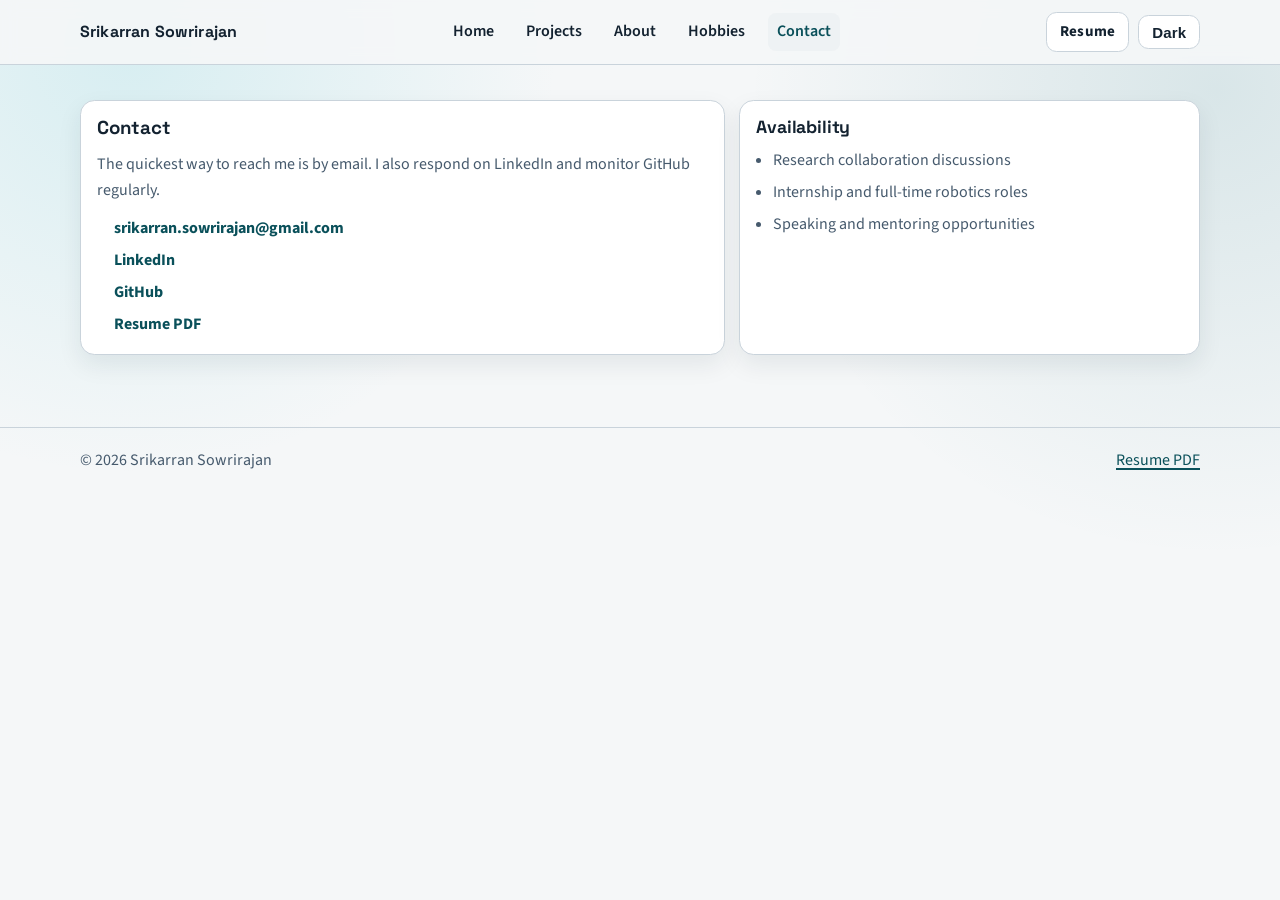
==== contact.html @ 41b296ac "template change and placeholder fills" ====
<!DOCTYPE html>
<html lang="en">
  <head>
    <meta charset="UTF-8" />
    <meta name="viewport" content="width=device-width, initial-scale=1" />
    <title>Contact | Portfolio</title>
    <meta name="description" content="Contact information and professional links." />
    <link rel="preconnect" href="https://fonts.googleapis.com" />
    <link rel="preconnect" href="https://fonts.gstatic.com" crossorigin />
    <link
      href="https://fonts.googleapis.com/css2?family=Source+Sans+3:wght@400;600;700&family=Space+Grotesk:wght@500;700&display=swap"
      rel="stylesheet"
    />
    <link rel="stylesheet" href="/assets/css/styles.css" />
    <script src="/assets/js/site-config.js" defer></script>
    <script src="/assets/js/main.js" defer></script>
  </head>
  <body>
    <a class="skip-link" href="#main-content">Skip to main content</a>

    <header class="site-header">
      <div class="container nav-wrapper">
        <a class="brand" href="/index.html" data-site-text="profile.shortName">Portfolio</a>
        <button
          class="nav-toggle"
          type="button"
          data-nav-toggle
          aria-expanded="false"
          aria-controls="site-nav-contact"
        >
          Menu
        </button>
        <nav class="site-nav" id="site-nav-contact" data-open="false" aria-label="Primary">
          <a href="/index.html">Home</a>
          <a href="/projects.html">Projects</a>
          <a href="/about.html">About</a>
          <a href="/hobbies.html">Hobbies</a>
          <a href="/contact.html" aria-current="page">Contact</a>
        </nav>
        <div class="nav-actions">
          <a
            class="button secondary small"
            data-site-link="links.resume"
            href="/Srikarran_Resume.pdf"
            target="_blank"
            rel="noopener noreferrer"
          >
            Resume
          </a>
          <button class="button secondary small" type="button" data-theme-toggle aria-pressed="false">
            Dark
          </button>
        </div>
      </div>
    </header>

    <main id="main-content" class="page-main">
      <section class="section">
        <div class="container layout-two">
          <article class="content-card">
            <h1 style="margin-bottom: 0.8rem">Contact</h1>
            <p style="margin-bottom: 0.8rem; color: var(--text-muted)">
              The quickest way to reach me is by email. I also respond on LinkedIn and monitor GitHub regularly.
            </p>
            <ul class="contact-list" aria-label="Contact links">
              <li>
                <a class="text-link" data-site-link="links.email" href="mailto:srikarran@example.com">
                  <span data-site-text="contact.email">srikarran@example.com</span>
                </a>
              </li>
              <li>
                <a
                  class="text-link"
                  data-site-link="links.linkedin"
                  href="https://www.linkedin.com"
                  target="_blank"
                  rel="noopener noreferrer"
                >
                  LinkedIn
                </a>
              </li>
              <li>
                <a
                  class="text-link"
                  data-site-link="links.github"
                  href="https://github.com"
                  target="_blank"
                  rel="noopener noreferrer"
                >
                  GitHub
                </a>
              </li>
              <li>
                <a
                  class="text-link"
                  data-site-link="links.resume"
                  href="/Srikarran_Resume.pdf"
                  target="_blank"
                  rel="noopener noreferrer"
                >
                  Resume PDF
                </a>
              </li>
            </ul>
          </article>

          <aside class="content-card">
            <h3 style="margin-bottom: 0.6rem">Availability</h3>
            <ul>
              <li>Research collaboration discussions</li>
              <li>Internship and full-time robotics roles</li>
              <li>Speaking and mentoring opportunities</li>
            </ul>
          </aside>
        </div>
      </section>
    </main>

    <footer class="site-footer">
      <div class="container footer-inner">
        <p>
          &copy; <span data-current-year></span>
          <span data-site-text="profile.name">Your Name</span>
        </p>
        <a
          data-site-link="links.resume"
          href="/Srikarran_Resume.pdf"
          target="_blank"
          rel="noopener noreferrer"
        >
          Resume PDF
        </a>
      </div>
    </footer>
  </body>
</html>
---- assets/css/styles.css ----
:root {
  --bg: #f5f7f8;
  --bg-elevated: #eef2f4;
  --surface: #ffffff;
  --text: #132230;
  --text-muted: #465a6d;
  --border: #c9d3db;
  --accent: #0d6b78;
  --accent-strong: #0a505a;
  --focus: #f2a800;
  --header-bg: rgba(245, 247, 248, 0.92);
  --shadow: 0 10px 24px rgba(19, 34, 48, 0.08);
}

:root[data-theme="dark"] {
  --bg: #0e161e;
  --bg-elevated: #15222d;
  --surface: #1b2b38;
  --text: #eaf1f7;
  --text-muted: #b4c3d1;
  --border: #355063;
  --accent: #4fc4d3;
  --accent-strong: #90e3ed;
  --focus: #ffd166;
  --header-bg: rgba(14, 22, 30, 0.88);
  --shadow: 0 16px 28px rgba(0, 0, 0, 0.25);
}

* {
  box-sizing: border-box;
}

html {
  scroll-behavior: smooth;
}

body {
  margin: 0;
  min-height: 100vh;
  color: var(--text);
  background:
    radial-gradient(circle at 10% 5%, rgba(79, 196, 211, 0.18), transparent 30%),
    radial-gradient(circle at 95% 10%, rgba(13, 107, 120, 0.12), transparent 32%),
    var(--bg);
  font-family: "Source Sans 3", "Segoe UI", -apple-system, BlinkMacSystemFont, sans-serif;
  line-height: 1.6;
}

h1,
h2,
h3,
h4 {
  margin: 0;
  line-height: 1.2;
  font-family: "Space Grotesk", "Segoe UI", -apple-system, BlinkMacSystemFont, sans-serif;
  letter-spacing: -0.01em;
}

p {
  margin: 0;
}

a {
  color: var(--accent-strong);
  text-decoration-thickness: 2px;
  text-underline-offset: 0.18em;
}

a:hover {
  color: var(--accent);
}

a:focus-visible,
button:focus-visible {
  outline: 3px solid var(--focus);
  outline-offset: 2px;
}

img {
  max-width: 100%;
}

[hidden] {
  display: none !important;
}

.skip-link {
  position: absolute;
  top: -48px;
  left: 0.8rem;
  background: var(--surface);
  border: 1px solid var(--border);
  padding: 0.5rem 0.8rem;
  border-radius: 0.5rem;
  z-index: 1000;
}

.skip-link:focus {
  top: 0.5rem;
}

.site-header {
  position: sticky;
  top: 0;
  z-index: 100;
  border-bottom: 1px solid var(--border);
  background: var(--header-bg);
  backdrop-filter: blur(8px);
}

.container {
  width: min(1120px, 92vw);
  margin: 0 auto;
}

.nav-wrapper {
  min-height: 4rem;
  display: flex;
  align-items: center;
  justify-content: space-between;
  gap: 0.75rem;
  position: relative;
}

.brand {
  display: inline-flex;
  align-items: center;
  text-decoration: none;
  color: var(--text);
  font-family: "Space Grotesk", "Segoe UI", sans-serif;
  font-weight: 700;
  letter-spacing: 0.01em;
}

.brand:hover {
  color: var(--accent-strong);
}

.site-nav {
  display: flex;
  align-items: center;
  gap: 0.9rem;
}

.site-nav a {
  text-decoration: none;
  color: var(--text);
  font-weight: 600;
  padding: 0.38rem 0.55rem;
  border-radius: 0.5rem;
}

.site-nav a:hover {
  color: var(--accent-strong);
  background: var(--bg-elevated);
}

.site-nav a[aria-current="page"] {
  background: var(--bg-elevated);
  color: var(--accent-strong);
}

.nav-actions {
  display: flex;
  align-items: center;
  gap: 0.6rem;
}

.nav-toggle {
  display: none;
  border: 1px solid var(--border);
  background: var(--surface);
  color: var(--text);
  border-radius: 0.55rem;
  padding: 0.45rem 0.62rem;
  font-weight: 600;
}

.button {
  display: inline-flex;
  align-items: center;
  justify-content: center;
  border-radius: 0.65rem;
  border: 1px solid transparent;
  text-decoration: none;
  cursor: pointer;
  font-weight: 700;
  letter-spacing: 0.01em;
  padding: 0.6rem 1rem;
}

.button.primary {
  background: var(--accent);
  color: #f6feff;
}

.button.primary:hover {
  background: var(--accent-strong);
  color: #ffffff;
}

.button.secondary {
  border-color: var(--border);
  background: var(--surface);
  color: var(--text);
}

.button.secondary:hover {
  border-color: var(--accent);
  color: var(--accent-strong);
}

.button.small {
  padding: 0.45rem 0.8rem;
  font-size: 0.94rem;
}

.page-main {
  padding-bottom: 4.5rem;
}

.hero {
  padding: 4.2rem 0 2.4rem;
}

.hero-grid {
  display: grid;
  grid-template-columns: 1.4fr 1fr;
  gap: 1.2rem;
  align-items: stretch;
}

.panel {
  background: var(--surface);
  border: 1px solid var(--border);
  border-radius: 1rem;
  box-shadow: var(--shadow);
}

.hero-copy {
  padding: clamp(1.2rem, 3vw, 2rem);
}

.eyebrow {
  display: inline-flex;
  margin-bottom: 0.8rem;
  color: var(--accent-strong);
  font-weight: 700;
  text-transform: uppercase;
  letter-spacing: 0.08em;
  font-size: 0.76rem;
}

.hero-copy h1 {
  font-size: clamp(1.8rem, 4vw, 2.9rem);
  margin-bottom: 0.7rem;
}

.hero-copy .role {
  color: var(--text-muted);
  font-size: 1.08rem;
  margin-bottom: 0.9rem;
  font-weight: 600;
}

.hero-copy .bio {
  max-width: 58ch;
  color: var(--text-muted);
}

.cta-row {
  margin-top: 1.25rem;
  display: flex;
  flex-wrap: wrap;
  gap: 0.62rem;
}

.metrics {
  padding: clamp(1.2rem, 3vw, 2rem);
  display: grid;
  gap: 0.85rem;
  align-content: start;
}

.metric {
  padding-bottom: 0.75rem;
  border-bottom: 1px dashed var(--border);
}

.metric:last-child {
  border-bottom: none;
  padding-bottom: 0;
}

.metric strong {
  display: block;
  font-size: 1.03rem;
  margin-bottom: 0.25rem;
}

.metric span {
  color: var(--text-muted);
}

.section {
  margin-top: 2.2rem;
}

.section h2 {
  font-size: clamp(1.45rem, 2.5vw, 1.95rem);
  margin-bottom: 0.85rem;
}

.section-intro {
  color: var(--text-muted);
  max-width: 70ch;
  margin-bottom: 1.1rem;
}

.card-grid {
  display: grid;
  grid-template-columns: repeat(3, minmax(0, 1fr));
  gap: 0.95rem;
}

.project-card {
  background: var(--surface);
  border: 1px solid var(--border);
  border-radius: 0.9rem;
  box-shadow: var(--shadow);
  padding: 1rem;
  display: grid;
  gap: 0.65rem;
}

.project-card-header {
  display: grid;
  gap: 0.2rem;
}

.project-card-meta {
  color: var(--text-muted);
  font-size: 0.9rem;
}

.project-card-title {
  font-size: 1.05rem;
}

.project-card-title a {
  color: var(--text);
  text-decoration: none;
}

.project-card-title a:hover {
  color: var(--accent-strong);
}

.project-card-summary {
  color: var(--text-muted);
}

.tag-list {
  list-style: none;
  margin: 0;
  padding: 0;
  display: flex;
  flex-wrap: wrap;
  gap: 0.45rem;
}

.tag {
  padding: 0.2rem 0.5rem;
  border: 1px solid var(--border);
  border-radius: 999px;
  background: var(--bg-elevated);
  color: var(--text-muted);
  font-size: 0.84rem;
  font-weight: 600;
}

.text-link {
  color: var(--accent-strong);
  font-weight: 700;
  text-decoration: none;
}

.text-link:hover {
  text-decoration: underline;
}

.filter-row {
  display: flex;
  flex-wrap: wrap;
  gap: 0.55rem;
  margin-bottom: 1rem;
}

.filter-chip {
  border: 1px solid var(--border);
  border-radius: 999px;
  background: var(--surface);
  color: var(--text);
  font-weight: 700;
  padding: 0.37rem 0.8rem;
}

.filter-chip[aria-pressed="true"] {
  background: var(--accent);
  border-color: var(--accent);
  color: #f6feff;
}

.inline-note {
  border: 1px dashed var(--border);
  border-radius: 0.7rem;
  padding: 0.7rem 0.8rem;
  color: var(--text-muted);
}

.layout-two {
  display: grid;
  gap: 0.9rem;
  grid-template-columns: minmax(0, 1.4fr) minmax(0, 1fr);
}

.stack {
  display: grid;
  gap: 0.9rem;
}

.content-card {
  background: var(--surface);
  border: 1px solid var(--border);
  border-radius: 0.9rem;
  box-shadow: var(--shadow);
  padding: 1rem;
}

.content-card h3 {
  font-size: 1.1rem;
  margin-bottom: 0.5rem;
}

.content-card p,
.content-card li {
  color: var(--text-muted);
}

.content-card ul {
  margin: 0;
  padding-left: 1.05rem;
  display: grid;
  gap: 0.4rem;
}

.link-list {
  list-style: none;
  margin: 0;
  padding: 0;
  display: grid;
  gap: 0.3rem;
}

.contact-list {
  list-style: none;
  margin: 0;
  padding: 0;
  display: grid;
  gap: 0.6rem;
}

.contact-list a {
  text-decoration: none;
  font-weight: 700;
}

.site-footer {
  border-top: 1px solid var(--border);
  color: var(--text-muted);
  padding: 1.25rem 0 2rem;
}

.footer-inner {
  display: flex;
  align-items: center;
  justify-content: space-between;
  flex-wrap: wrap;
  gap: 0.5rem;
}

@media (max-width: 1024px) {
  .hero-grid,
  .layout-two,
  .card-grid {
    grid-template-columns: 1fr 1fr;
  }

  .hero-grid .hero-copy {
    grid-column: span 2;
  }
}

@media (max-width: 860px) {
  .nav-toggle {
    display: inline-flex;
  }

  .site-nav {
    position: absolute;
    left: 0;
    right: 0;
    top: calc(100% + 0.5rem);
    padding: 0.6rem;
    border: 1px solid var(--border);
    border-radius: 0.85rem;
    background: var(--surface);
    display: none;
    box-shadow: var(--shadow);
    flex-direction: column;
    align-items: stretch;
  }

  .site-nav[data-open="true"] {
    display: flex;
  }

  .site-nav a {
    padding: 0.56rem 0.7rem;
  }

  .nav-actions {
    margin-left: auto;
  }
}

@media (max-width: 760px) {
  .hero,
  .section {
    margin-top: 1.4rem;
  }

  .hero-grid,
  .layout-two,
  .card-grid {
    grid-template-columns: 1fr;
  }

  .hero-grid .hero-copy {
    grid-column: auto;
  }

  .footer-inner {
    align-items: flex-start;
    flex-direction: column;
  }
}
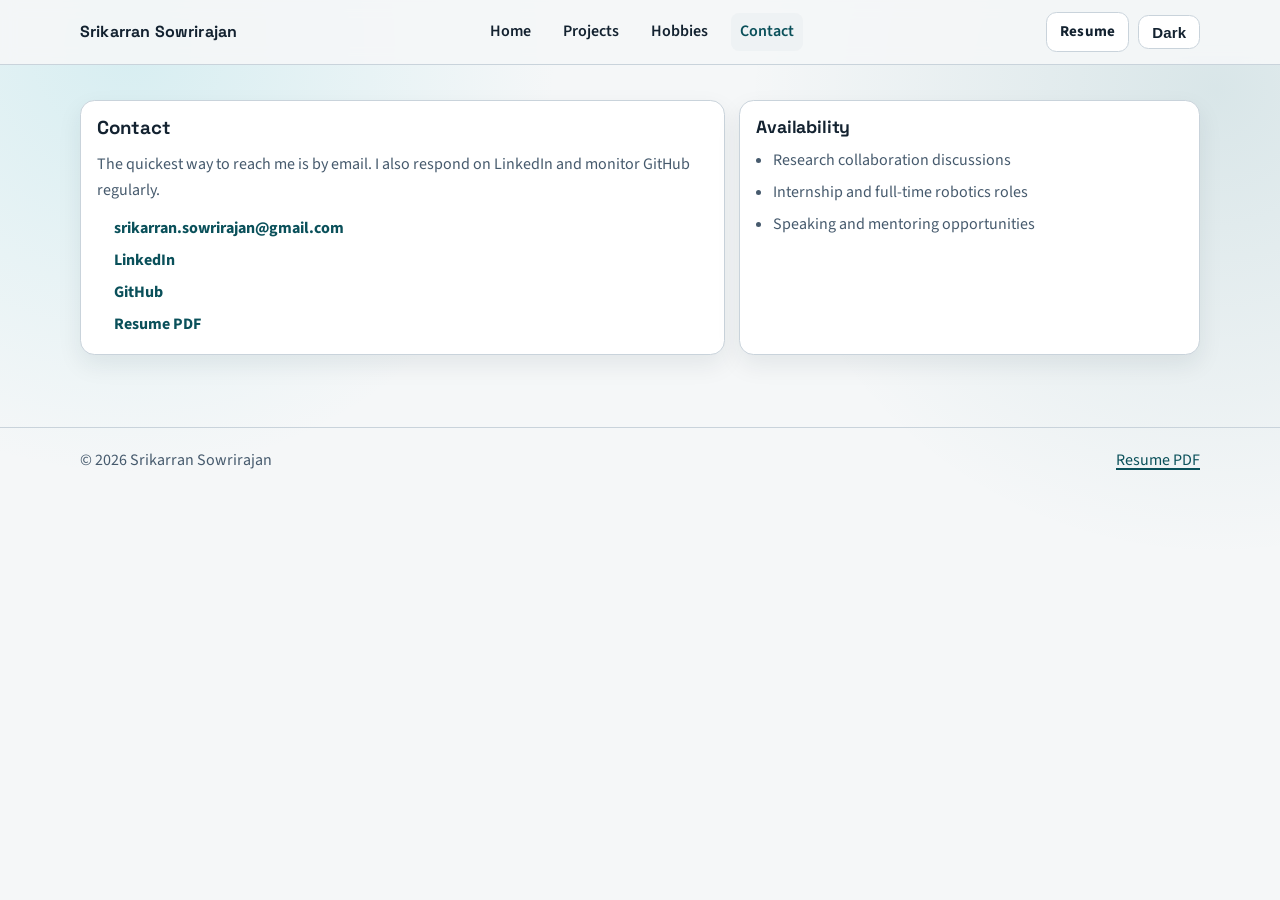
==== commit 5a903ab7: "refactor(site): consolidate intro into Home and remove About page Move headshot image into assets/im" ====
--- a/contact.html
+++ b/contact.html
@@ -33,7 +33,6 @@
         <nav class="site-nav" id="site-nav-contact" data-open="false" aria-label="Primary">
           <a href="/index.html">Home</a>
           <a href="/projects.html">Projects</a>
-          <a href="/about.html">About</a>
           <a href="/hobbies.html">Hobbies</a>
           <a href="/contact.html" aria-current="page">Contact</a>
         </nav>
--- a/assets/css/styles.css
+++ b/assets/css/styles.css
@@ -280,6 +280,23 @@
   display: grid;
   gap: 0.85rem;
   align-content: start;
+}
+
+.headshot-panel,
+.headshot-card {
+  padding: 0.9rem;
+}
+
+.profile-headshot {
+  display: block;
+  width: 100%;
+  height: auto;
+  aspect-ratio: 1 / 1;
+  object-fit: cover;
+  object-position: center 20%;
+  border-radius: 0.85rem;
+  border: 1px solid var(--border);
+  background: var(--bg-elevated);
 }
 
 .metric {
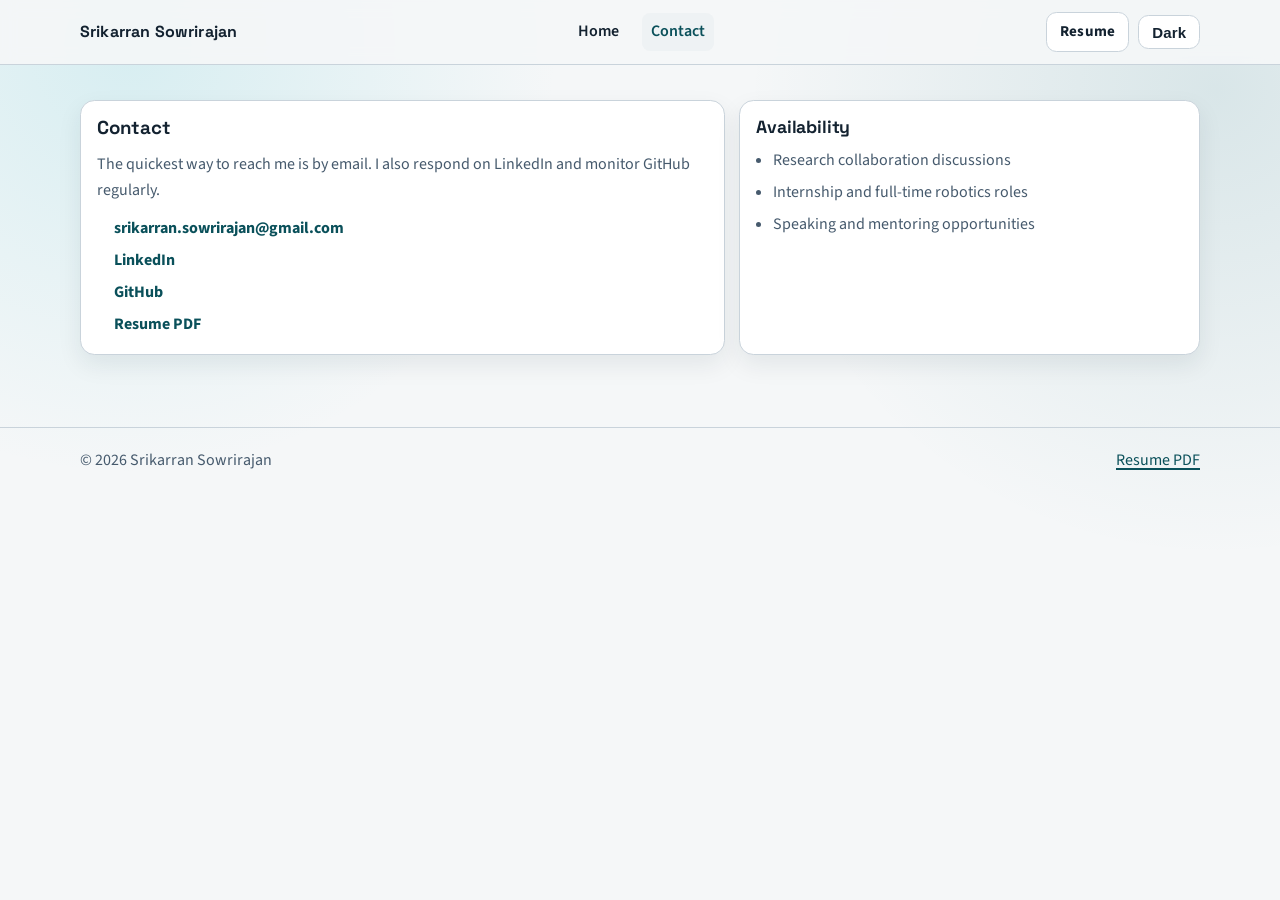
==== commit 5623054c: "feat(site): refresh research profile and temporarily unpublish projects/hobbies Update bio-driven Ho" ====
--- a/contact.html
+++ b/contact.html
@@ -32,8 +32,6 @@
         </button>
         <nav class="site-nav" id="site-nav-contact" data-open="false" aria-label="Primary">
           <a href="/index.html">Home</a>
-          <a href="/projects.html">Projects</a>
-          <a href="/hobbies.html">Hobbies</a>
           <a href="/contact.html" aria-current="page">Contact</a>
         </nav>
         <div class="nav-actions">
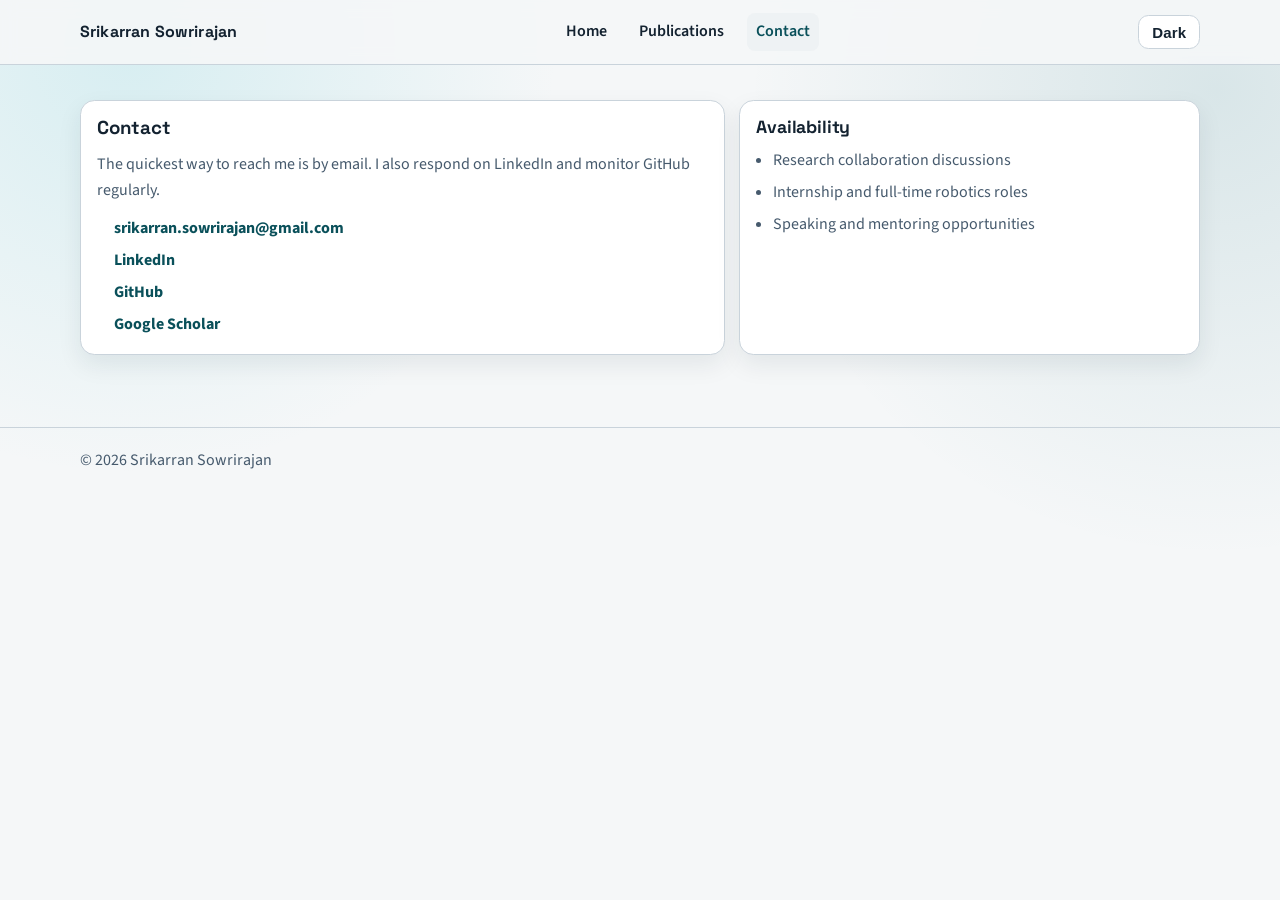
==== commit c355ece9: "chore(site): remove resume links Remove the resume button from the header and footer of every page, " ====
--- a/contact.html
+++ b/contact.html
@@ -32,18 +32,10 @@
         </button>
         <nav class="site-nav" id="site-nav-contact" data-open="false" aria-label="Primary">
           <a href="/index.html">Home</a>
+          <a href="/publications.html">Publications</a>
           <a href="/contact.html" aria-current="page">Contact</a>
         </nav>
         <div class="nav-actions">
-          <a
-            class="button secondary small"
-            data-site-link="links.resume"
-            href="/Srikarran_Resume.pdf"
-            target="_blank"
-            rel="noopener noreferrer"
-          >
-            Resume
-          </a>
           <button class="button secondary small" type="button" data-theme-toggle aria-pressed="false">
             Dark
           </button>
@@ -90,12 +82,12 @@
               <li>
                 <a
                   class="text-link"
-                  data-site-link="links.resume"
-                  href="/Srikarran_Resume.pdf"
+                  data-site-link="links.scholar"
+                  href="https://scholar.google.com"
                   target="_blank"
                   rel="noopener noreferrer"
                 >
-                  Resume PDF
+                  Google Scholar
                 </a>
               </li>
             </ul>
@@ -119,14 +111,6 @@
           &copy; <span data-current-year></span>
           <span data-site-text="profile.name">Your Name</span>
         </p>
-        <a
-          data-site-link="links.resume"
-          href="/Srikarran_Resume.pdf"
-          target="_blank"
-          rel="noopener noreferrer"
-        >
-          Resume PDF
-        </a>
       </div>
     </footer>
   </body>
--- a/assets/css/styles.css
+++ b/assets/css/styles.css
@@ -490,6 +490,107 @@
 .contact-list a {
   text-decoration: none;
   font-weight: 700;
+}
+
+.publication-list,
+.news-list {
+  margin: 0;
+  padding-left: 1.15rem;
+  display: grid;
+  gap: 0.85rem;
+}
+
+.publication-list li,
+.news-list li {
+  color: var(--text-muted);
+}
+
+.publication-title {
+  color: var(--text);
+  font-weight: 700;
+  margin-bottom: 0.22rem;
+}
+
+.news-link {
+  color: var(--accent-strong);
+  font-weight: 700;
+  text-decoration: none;
+}
+
+.news-link:hover {
+  text-decoration: underline;
+}
+
+.publications-page .section {
+  margin-top: 1.75rem;
+}
+
+.publications-page .section:first-of-type {
+  margin-top: 1.4rem;
+}
+
+.publications-page .content-card {
+  padding: clamp(1rem, 2.1vw, 1.25rem);
+}
+
+.publications-page .page-title {
+  font-size: clamp(1.75rem, 3.4vw, 2.3rem);
+  margin-bottom: 0.55rem;
+}
+
+.publications-page .page-lead {
+  margin-bottom: 0.9rem;
+  max-width: 58ch;
+}
+
+.publications-page .section-heading {
+  font-size: clamp(1.25rem, 2.3vw, 1.6rem);
+  margin-bottom: 0.72rem;
+}
+
+.publications-page .publication-list {
+  gap: 1rem;
+  padding-left: 1.3rem;
+}
+
+.publications-page .publication-list li {
+  padding-left: 0.1rem;
+}
+
+.publications-page .publication-list p {
+  line-height: 1.55;
+  max-width: 74ch;
+}
+
+.publications-page .publication-title {
+  font-size: 1rem;
+  letter-spacing: 0.005em;
+  margin-bottom: 0.26rem;
+}
+
+.publications-page .publication-list em {
+  color: var(--text);
+}
+
+.publications-page .publication-note {
+  margin-top: 0.88rem;
+}
+
+.publications-page .news-list {
+  list-style: none;
+  padding-left: 0;
+  gap: 0.78rem;
+}
+
+.publications-page .news-list li {
+  border-left: 3px solid var(--border);
+  padding-left: 0.85rem;
+}
+
+.publications-page .news-link {
+  display: inline-block;
+  line-height: 1.35;
+  margin-bottom: 0.25rem;
 }
 
 .site-footer {
@@ -571,4 +672,12 @@
     align-items: flex-start;
     flex-direction: column;
   }
-}
+
+  .publications-page .content-card {
+    padding: 0.95rem;
+  }
+
+  .publications-page .publication-list {
+    padding-left: 1.1rem;
+  }
+}
